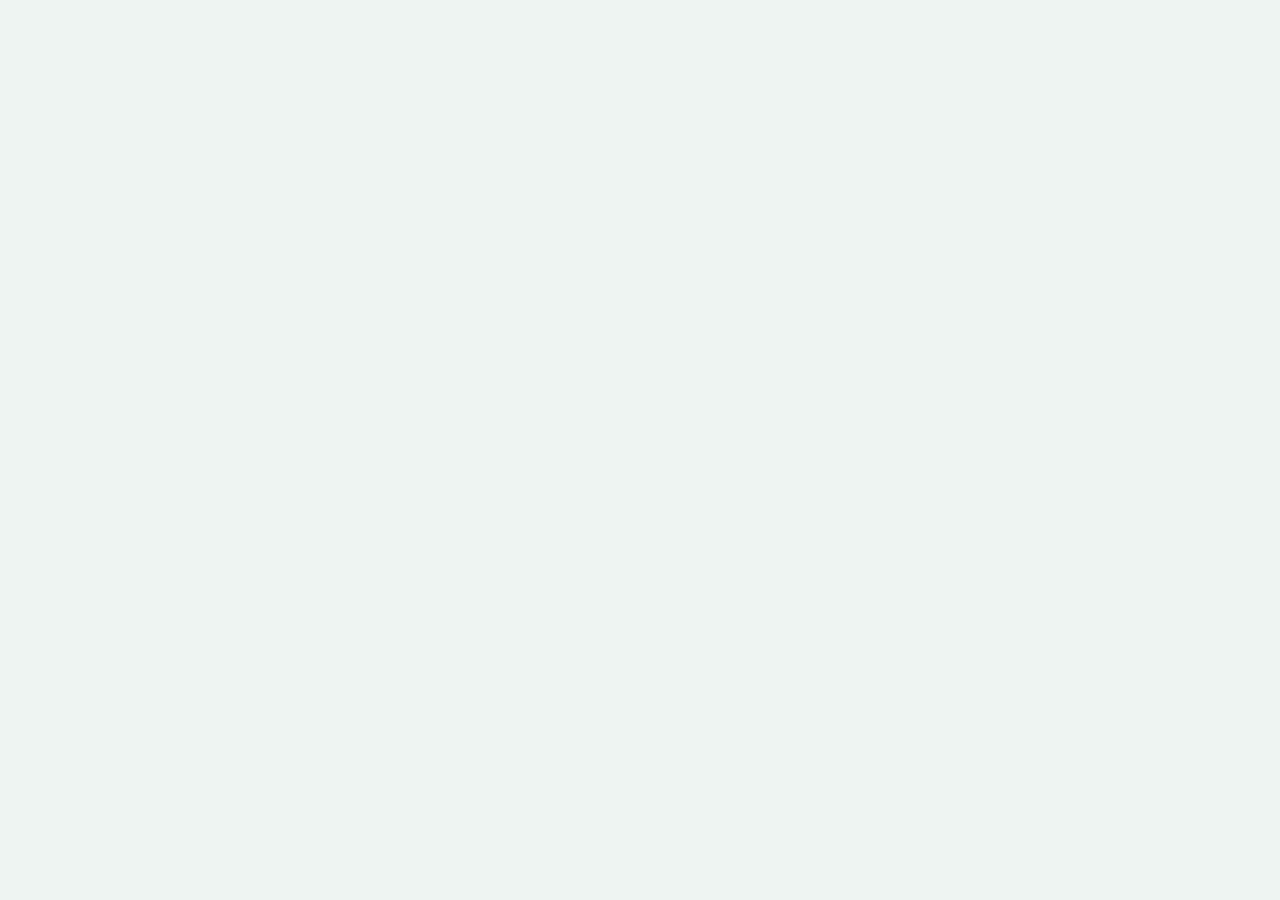
==== index.html @ 39c16671 "first commit" ====
<!doctype html>
<html lang="fr">
  <head>
    <meta charset="UTF-8" />
    <meta name="viewport" content="width=device-width, initial-scale=1.0" />
    <title>MemoRythme - Jeu de memoire</title>
    <link rel="stylesheet" href="styles.css" />
    <script crossorigin src="https://unpkg.com/react@18/umd/react.production.min.js"></script>
    <script crossorigin src="https://unpkg.com/react-dom@18/umd/react-dom.production.min.js"></script>
  </head>
  <body>
    <div id="root"></div>
    <noscript>Activez JavaScript pour jouer a MemoRythme.</noscript>
    <script src="app.js"></script>
  </body>
</html>
---- styles.css ----
:root {
  color-scheme: light;
  font-family: Inter, ui-sans-serif, system-ui, -apple-system, BlinkMacSystemFont, "Segoe UI", sans-serif;
  background: #eef4f2;
  color: #18201f;
}

* {
  box-sizing: border-box;
}

body {
  margin: 0;
  min-height: 100vh;
  overflow-x: hidden;
}

button {
  font: inherit;
  touch-action: manipulation;
}

.app-shell {
  min-height: 100vh;
  padding: max(24px, env(safe-area-inset-top)) max(28px, env(safe-area-inset-right)) max(24px, env(safe-area-inset-bottom)) max(28px, env(safe-area-inset-left));
  background:
    linear-gradient(150deg, var(--wash-a) 0%, var(--page-bg) 48%, var(--wash-b) 100%);
}

.theme-aurora {
  --page-bg: #f6efe2;
  --wash-a: #f0b7aa;
  --wash-b: #cceee5;
  --ink: #17201f;
  --muted: #5f6964;
  --panel: #fffaf0;
  --primary: #176b6b;
  --primary-strong: #0e4d4c;
  --accent: #ffbd59;
  --tile-a: #1f8f87;
  --tile-b: #e86f51;
}

.theme-studio {
  --page-bg: #eef4f0;
  --wash-a: #cdd9ff;
  --wash-b: #cfeee1;
  --ink: #181b24;
  --muted: #606673;
  --panel: #ffffff;
  --primary: #3a4f9f;
  --primary-strong: #24336f;
  --accent: #b7d66b;
  --tile-a: #3a4f9f;
  --tile-b: #cf4758;
}

.hero-panel,
.config-grid,
.game-header,
.status-panel,
.summary-panel {
  max-width: 1080px;
  margin: 0 auto;
}

.hero-panel {
  min-height: 44vh;
  display: grid;
  grid-template-columns: minmax(0, 1.15fr) minmax(260px, 390px);
  gap: 28px;
  align-items: center;
}

.brand-block {
  min-width: 0;
}

.brand-block h1,
.summary-panel h1 {
  margin: 0;
  font-size: clamp(3rem, 5.8vw, 5.15rem);
  line-height: 0.92;
  letter-spacing: 0;
  color: var(--ink);
  overflow-wrap: break-word;
}

.brand-block h1 {
  white-space: nowrap;
}

.eyebrow {
  margin: 0 0 12px;
  color: var(--primary-strong);
  font-weight: 800;
  text-transform: uppercase;
  letter-spacing: 0.08em;
  font-size: 0.78rem;
}

.lead {
  max-width: 680px;
  color: var(--muted);
  font-size: 1.18rem;
  line-height: 1.55;
  text-wrap: balance;
}

.preview-board {
  display: grid;
  grid-template-columns: repeat(2, minmax(120px, 1fr));
  gap: 14px;
  width: min(100%, 390px);
  aspect-ratio: 1;
  justify-self: end;
}

.preview-tile,
.memory-tile {
  border: 0;
  border-radius: 8px;
  color: white;
  background: var(--tile-a);
  box-shadow: 0 18px 34px rgba(24, 32, 31, 0.14);
}

.preview-tile.color-1,
.preview-tile.color-2,
.memory-tile.color-1,
.memory-tile.color-2 {
  background: var(--tile-b);
}

.preview-tile.color-3,
.memory-tile.color-3 {
  background: var(--tile-a);
}

.preview-tile {
  display: grid;
  place-items: center;
}

.preview-tile svg,
.memory-tile svg {
  width: 52%;
  height: 52%;
  fill: none;
  stroke: currentColor;
  stroke-width: 7;
  stroke-linecap: round;
  stroke-linejoin: round;
}

.preview-tile svg circle:last-child {
  fill: none;
}

.config-grid {
  display: grid;
  grid-template-columns: repeat(2, minmax(0, 1fr));
  gap: 18px;
  margin-top: 18px;
}

.control-panel,
.status-panel,
.summary-panel {
  background: color-mix(in srgb, var(--panel) 94%, transparent);
  border: 1px solid rgba(24, 32, 31, 0.08);
  border-radius: 8px;
  padding: 22px;
  box-shadow: 0 14px 32px rgba(24, 32, 31, 0.08);
}

.control-panel h2 {
  margin: 0 0 14px;
  font-size: 1.05rem;
}

.control-panel p {
  margin: 14px 0 0;
  color: var(--muted);
  line-height: 1.45;
}

.segmented {
  display: grid;
  grid-template-columns: repeat(3, 1fr);
  gap: 8px;
}

.segmented button,
.ghost-button,
.secondary-action,
.primary-action,
.theme-choice {
  min-height: 44px;
  border-radius: 8px;
  border: 1px solid rgba(24, 32, 31, 0.16);
  background: #ffffff;
  color: var(--ink);
  cursor: pointer;
  line-height: 1.1;
}

.segmented button.selected,
.theme-choice.selected {
  border-color: var(--primary);
  box-shadow: inset 0 0 0 2px var(--primary);
}

.theme-options {
  display: grid;
  grid-template-columns: repeat(2, 1fr);
  gap: 10px;
}

.theme-choice {
  display: grid;
  grid-template-columns: 32px 1fr;
  gap: 8px 10px;
  align-items: center;
  text-align: left;
  padding: 10px;
}

.theme-choice small {
  grid-column: 2;
  color: var(--muted);
}

.swatch {
  width: 32px;
  height: 32px;
  border-radius: 50%;
  background: linear-gradient(135deg, var(--tile-a), var(--accent), var(--tile-b));
}

.action-row {
  max-width: 1080px;
  margin: 22px auto 0;
  display: flex;
  gap: 12px;
  flex-wrap: wrap;
}

.primary-action,
.secondary-action {
  padding: 0 20px;
  font-weight: 800;
}

.primary-action {
  background: var(--primary);
  color: white;
  border-color: var(--primary);
}

.secondary-action,
.ghost-button {
  background: rgba(255, 255, 255, 0.72);
}

.game-shell {
  display: flex;
  flex-direction: column;
  gap: 20px;
}

.game-header {
  width: 100%;
  display: grid;
  grid-template-columns: auto minmax(180px, 1fr) auto;
  gap: 16px;
  align-items: center;
}

.round-meter {
  height: 12px;
  overflow: hidden;
  border-radius: 999px;
  background: rgba(24, 32, 31, 0.12);
}

.round-meter span {
  display: block;
  height: 100%;
  min-width: 8%;
  border-radius: inherit;
  background: var(--accent);
  transition: width 240ms ease;
}

.status-panel {
  width: 100%;
  display: flex;
  align-items: center;
  justify-content: space-between;
  gap: 18px;
}

.message {
  margin: 0;
  font-weight: 800;
  color: var(--ink);
}

.stats {
  display: flex;
  gap: 10px;
  flex-wrap: wrap;
  color: var(--muted);
}

.stats span,
.summary-stats span {
  padding: 8px 10px;
  border-radius: 8px;
  background: rgba(24, 32, 31, 0.06);
}

.memory-board {
  width: min(88vmin, 680px);
  margin: 0 auto;
  display: grid;
  grid-template-columns: repeat(2, minmax(130px, 1fr));
  gap: 18px;
}

.memory-tile {
  position: relative;
  overflow: hidden;
  aspect-ratio: 1;
  display: grid;
  place-items: center;
  font-weight: 900;
  font-size: 1.05rem;
  transition: transform 140ms ease, filter 140ms ease, box-shadow 140ms ease;
}

.memory-tile:not(:disabled):hover,
.memory-tile.active {
  transform: translateY(-5px) scale(1.035);
  filter: saturate(1.35) brightness(1.16);
  box-shadow:
    0 0 0 5px #ffffff,
    0 0 0 10px var(--accent),
    0 24px 42px rgba(24, 32, 31, 0.24);
}

.memory-tile.active {
  animation: tile-pop 260ms ease-out;
}

.memory-tile.active::after {
  content: "";
  position: absolute;
  inset: 14px;
  border: 4px solid rgba(255, 255, 255, 0.92);
  border-radius: 8px;
  pointer-events: none;
}

.memory-tile.active svg {
  transform: scale(1.18);
}

.memory-tile svg {
  transition: transform 140ms ease;
}

.memory-tile:disabled {
  cursor: wait;
}

@keyframes tile-pop {
  0% {
    transform: translateY(0) scale(1);
  }

  55% {
    transform: translateY(-7px) scale(1.055);
  }

  100% {
    transform: translateY(-5px) scale(1.035);
  }
}

.summary-shell {
  display: grid;
  place-items: center;
}

.summary-panel {
  width: min(100%, 760px);
}

.summary-stats {
  display: flex;
  gap: 12px;
  flex-wrap: wrap;
  margin-top: 22px;
}

.site-footer {
  width: min(100%, 1080px);
  margin: 28px auto 0;
  display: flex;
  align-items: center;
  justify-content: center;
  gap: 12px;
  color: var(--ink);
  font-size: 0.95rem;
  font-weight: 650;
  line-height: 1.4;
  text-align: center;
}

.site-footer p {
  margin: 0;
}

.site-footer a {
  min-height: 36px;
  display: inline-grid;
  place-items: center;
  padding: 0 14px;
  border-radius: 8px;
  background: var(--primary);
  color: white;
  font-weight: 700;
  text-decoration: none;
}

.site-footer a:hover,
.site-footer a:focus-visible {
  background: var(--primary-strong);
}

@media (max-width: 900px) {
  .app-shell {
    padding: max(14px, env(safe-area-inset-top)) max(14px, env(safe-area-inset-right)) max(16px, env(safe-area-inset-bottom)) max(14px, env(safe-area-inset-left));
  }

  .hero-panel,
  .config-grid,
  .status-panel {
    grid-template-columns: 1fr;
  }

  .hero-panel {
    min-height: auto;
    gap: 18px;
    align-items: start;
  }

  .brand-block h1,
  .summary-panel h1 {
    font-size: clamp(2.55rem, 15vw, 4.1rem);
    line-height: 0.96;
  }

  .brand-block h1 {
    white-space: normal;
  }

  .eyebrow {
    margin-bottom: 8px;
    font-size: 0.7rem;
  }

  .lead {
    margin: 12px 0 0;
    font-size: 1rem;
    line-height: 1.45;
  }

  .preview-board {
    width: min(100%, 300px);
    max-width: none;
    gap: 10px;
    justify-self: center;
  }

  .preview-tile {
    box-shadow: 0 10px 24px rgba(24, 32, 31, 0.12);
  }

  .tile-1,
  .tile-2 {
    --offset: 0;
  }

  .config-grid,
  .status-panel {
    display: grid;
  }

  .config-grid {
    gap: 12px;
    margin-top: 14px;
  }

  .control-panel,
  .status-panel,
  .summary-panel {
    padding: 16px;
  }

  .segmented {
    grid-template-columns: repeat(3, minmax(0, 1fr));
    gap: 6px;
  }

  .segmented button {
    min-height: 42px;
    padding: 0 6px;
    font-size: 0.86rem;
  }

  .theme-options {
    grid-template-columns: 1fr;
  }

  .theme-choice {
    min-height: 54px;
  }

  .action-row {
    margin-top: 14px;
  }

  .action-row > button,
  .action-row > .primary-action,
  .action-row > .secondary-action {
    width: 100%;
    min-height: 48px;
  }

  .game-shell {
    gap: 12px;
  }

  .game-header {
    grid-template-columns: auto 1fr;
    gap: 10px;
  }

  .game-header strong {
    grid-column: 1 / -1;
    justify-self: end;
    font-size: 0.95rem;
  }

  .ghost-button {
    min-height: 40px;
    padding: 0 12px;
  }

  .status-panel {
    gap: 12px;
  }

  .message {
    font-size: 0.98rem;
    line-height: 1.35;
  }

  .stats {
    display: grid;
    grid-template-columns: repeat(3, minmax(0, 1fr));
    gap: 6px;
    font-size: 0.82rem;
  }

  .stats span {
    padding: 7px 6px;
    text-align: center;
    white-space: nowrap;
  }

  .memory-board {
    width: min(100%, 58vh, 430px);
    gap: 10px;
  }

  .memory-tile {
    min-height: 0;
    font-size: 0.92rem;
    box-shadow: 0 10px 24px rgba(24, 32, 31, 0.14);
  }

  .memory-tile svg {
    width: 46%;
    height: 46%;
  }

  .summary-stats {
    display: grid;
    grid-template-columns: 1fr;
    gap: 8px;
  }

  .site-footer {
    display: grid;
    justify-items: center;
    margin-top: 20px;
  }
}

@media (max-width: 380px) {
  .segmented {
    grid-template-columns: 1fr;
  }

  .stats {
    grid-template-columns: 1fr;
  }

  .memory-board {
    width: min(100%, 52vh, 340px);
  }
}

@media (hover: none) {
  .memory-tile:not(:disabled):hover {
    transform: none;
    filter: none;
    box-shadow: 0 10px 24px rgba(24, 32, 31, 0.14);
  }

  .memory-tile.active {
    transform: translateY(-4px) scale(1.03);
    filter: saturate(1.35) brightness(1.16);
    box-shadow:
      0 0 0 4px #ffffff,
      0 0 0 8px var(--accent),
      0 18px 32px rgba(24, 32, 31, 0.22);
  }
}
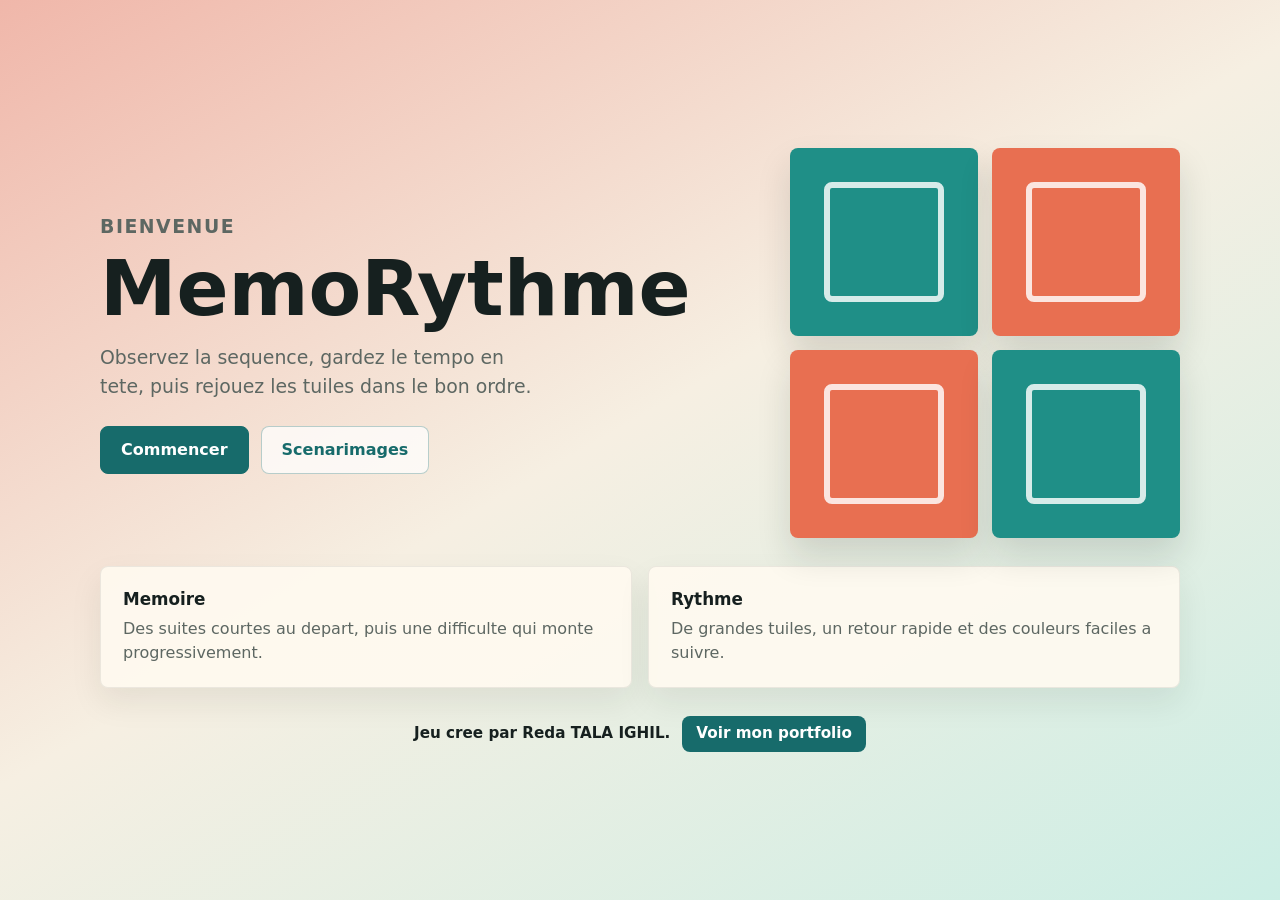
==== commit 0127bb77: "project restructure for vercel" ====
--- a/index.html
+++ b/index.html
@@ -3,14 +3,45 @@
   <head>
     <meta charset="UTF-8" />
     <meta name="viewport" content="width=device-width, initial-scale=1.0" />
-    <title>MemoRythme - Jeu de memoire</title>
-    <link rel="stylesheet" href="styles.css" />
-    <script crossorigin src="https://unpkg.com/react@18/umd/react.production.min.js"></script>
-    <script crossorigin src="https://unpkg.com/react-dom@18/umd/react-dom.production.min.js"></script>
+    <title>Projet MemoRythme</title>
+    <link rel="stylesheet" href="portfolio.css" />
   </head>
   <body>
-    <div id="root"></div>
-    <noscript>Activez JavaScript pour jouer a MemoRythme.</noscript>
-    <script src="app.js"></script>
+    <main class="portfolio-page">
+      <section class="welcome" aria-labelledby="welcome-title">
+        <div class="intro">
+          <p class="eyebrow">Bienvenue</p>
+          <h1 id="welcome-title">MemoRythme</h1>
+          <p>
+            Observez la sequence, gardez le tempo en tete, puis rejouez les
+            tuiles dans le bon ordre.
+          </p>
+          <div class="link-row" aria-label="Liens principaux">
+            <a class="primary-link" href="game.html">Commencer</a>
+            <a class="secondary-link" href="mockups.html">Scenarimages</a>
+          </div>
+        </div>
+        <div class="preview-board" aria-hidden="true">
+          <span class="preview-tile tile-a"></span>
+          <span class="preview-tile tile-b"></span>
+          <span class="preview-tile tile-b"></span>
+          <span class="preview-tile tile-a"></span>
+        </div>
+      </section>
+      <section class="project-notes" aria-label="Resume du projet">
+        <article>
+          <h2>Memoire</h2>
+          <p>Des suites courtes au depart, puis une difficulte qui monte progressivement.</p>
+        </article>
+        <article>
+          <h2>Rythme</h2>
+          <p>De grandes tuiles, un retour rapide et des couleurs faciles a suivre.</p>
+        </article>
+      </section>
+      <footer class="site-footer">
+        <p>Jeu cree par Reda TALA IGHIL.</p>
+        <a href="https://redaportfolio.website/">Voir mon portfolio</a>
+      </footer>
+    </main>
   </body>
 </html>
--- a/portfolio.css
+++ b/portfolio.css
@@ -0,0 +1,231 @@
+:root {
+  font-family: Inter, ui-sans-serif, system-ui, -apple-system, BlinkMacSystemFont, "Segoe UI", sans-serif;
+  color: #16201f;
+  background: #eef4f2;
+}
+
+* {
+  box-sizing: border-box;
+}
+
+body {
+  margin: 0;
+  min-height: 100vh;
+  overflow-x: hidden;
+}
+
+.portfolio-page {
+  min-height: 100vh;
+  display: grid;
+  align-content: center;
+  gap: 28px;
+  padding: max(28px, env(safe-area-inset-top)) max(32px, env(safe-area-inset-right)) max(28px, env(safe-area-inset-bottom)) max(32px, env(safe-area-inset-left));
+  background: linear-gradient(150deg, #f0b7aa 0%, #f6efe2 48%, #cceee5 100%);
+}
+
+.welcome,
+.project-notes {
+  width: min(100%, 1080px);
+  margin: 0 auto;
+}
+
+.welcome {
+  display: grid;
+  grid-template-columns: minmax(0, 1.08fr) minmax(260px, 390px);
+  gap: 34px;
+  align-items: center;
+}
+
+.intro {
+  min-width: 0;
+}
+
+.intro h1 {
+  margin: 0;
+  color: #16201f;
+  font-size: clamp(3rem, 6vw, 5.6rem);
+  line-height: 0.92;
+  letter-spacing: 0;
+  overflow-wrap: break-word;
+}
+
+.intro p {
+  max-width: 680px;
+  color: #5d6762;
+  font-size: 1.18rem;
+  line-height: 1.55;
+  text-wrap: balance;
+}
+
+.eyebrow {
+  margin: 0 0 12px;
+  color: #0e4d4c;
+  font-weight: 800;
+  text-transform: uppercase;
+  letter-spacing: 0.08em;
+  font-size: 0.78rem;
+}
+
+.link-row {
+  display: flex;
+  gap: 12px;
+  flex-wrap: wrap;
+  margin-top: 24px;
+}
+
+.intro a {
+  display: inline-grid;
+  place-items: center;
+  min-height: 48px;
+  padding: 0 20px;
+  border-radius: 8px;
+  text-decoration: none;
+  font-weight: 800;
+  border: 1px solid rgba(23, 107, 107, 0.3);
+}
+
+.intro a.primary-link {
+  background: #176b6b;
+  color: white;
+  border-color: #176b6b;
+}
+
+.intro a.secondary-link {
+  background: rgba(255, 255, 255, 0.72);
+  color: #176b6b;
+}
+
+.preview-board {
+  display: grid;
+  grid-template-columns: repeat(2, minmax(112px, 1fr));
+  gap: 14px;
+  width: min(100%, 390px);
+  aspect-ratio: 1;
+  justify-self: end;
+}
+
+.preview-tile {
+  position: relative;
+  overflow: hidden;
+  border-radius: 8px;
+  background: #1f8f87;
+  box-shadow: 0 18px 34px rgba(24, 32, 31, 0.14);
+}
+
+.preview-tile::after {
+  content: "";
+  position: absolute;
+  inset: 18%;
+  border: 6px solid rgba(255, 255, 255, 0.82);
+  border-radius: inherit;
+}
+
+.preview-tile.tile-b {
+  background: #e86f51;
+}
+
+.project-notes {
+  display: grid;
+  grid-template-columns: repeat(2, minmax(0, 1fr));
+  gap: 16px;
+}
+
+.project-notes article {
+  padding: 22px;
+  border-radius: 8px;
+  background: rgba(255, 250, 240, 0.9);
+  border: 1px solid rgba(22, 32, 31, 0.08);
+  box-shadow: 0 14px 32px rgba(24, 32, 31, 0.08);
+}
+
+.project-notes h2 {
+  margin: 0 0 8px;
+  font-size: 1.05rem;
+}
+
+.project-notes p {
+  margin: 0;
+  color: #5d6762;
+  line-height: 1.5;
+}
+
+.site-footer {
+  width: min(100%, 1080px);
+  margin: 0 auto;
+  display: flex;
+  align-items: center;
+  justify-content: center;
+  gap: 12px;
+  color: #16201f;
+  font-size: 0.95rem;
+  font-weight: 650;
+  line-height: 1.4;
+  text-align: center;
+}
+
+.site-footer p {
+  margin: 0;
+}
+
+.site-footer a {
+  min-height: 36px;
+  display: inline-grid;
+  place-items: center;
+  padding: 0 14px;
+  border-radius: 8px;
+  background: #176b6b;
+  color: white;
+  font-weight: 700;
+  text-decoration: none;
+}
+
+.site-footer a:hover,
+.site-footer a:focus-visible {
+  background: #0e4d4c;
+}
+
+@media (max-width: 680px) {
+  .portfolio-page {
+    align-content: start;
+    padding: max(20px, env(safe-area-inset-top)) max(16px, env(safe-area-inset-right)) max(20px, env(safe-area-inset-bottom)) max(16px, env(safe-area-inset-left));
+  }
+
+  .welcome {
+    grid-template-columns: 1fr;
+    gap: 20px;
+  }
+
+  .intro h1 {
+    font-size: clamp(2.55rem, 15vw, 4.1rem);
+    line-height: 0.96;
+  }
+
+  .intro p {
+    font-size: 1rem;
+    line-height: 1.45;
+  }
+
+  .preview-board {
+    width: min(100%, 300px);
+    justify-self: center;
+    gap: 10px;
+  }
+
+  .preview-tile {
+    box-shadow: 0 10px 24px rgba(24, 32, 31, 0.12);
+  }
+
+  .project-notes {
+    grid-template-columns: 1fr;
+    gap: 12px;
+  }
+
+  .link-row a {
+    width: 100%;
+  }
+
+  .site-footer {
+    display: grid;
+    justify-items: center;
+  }
+}
